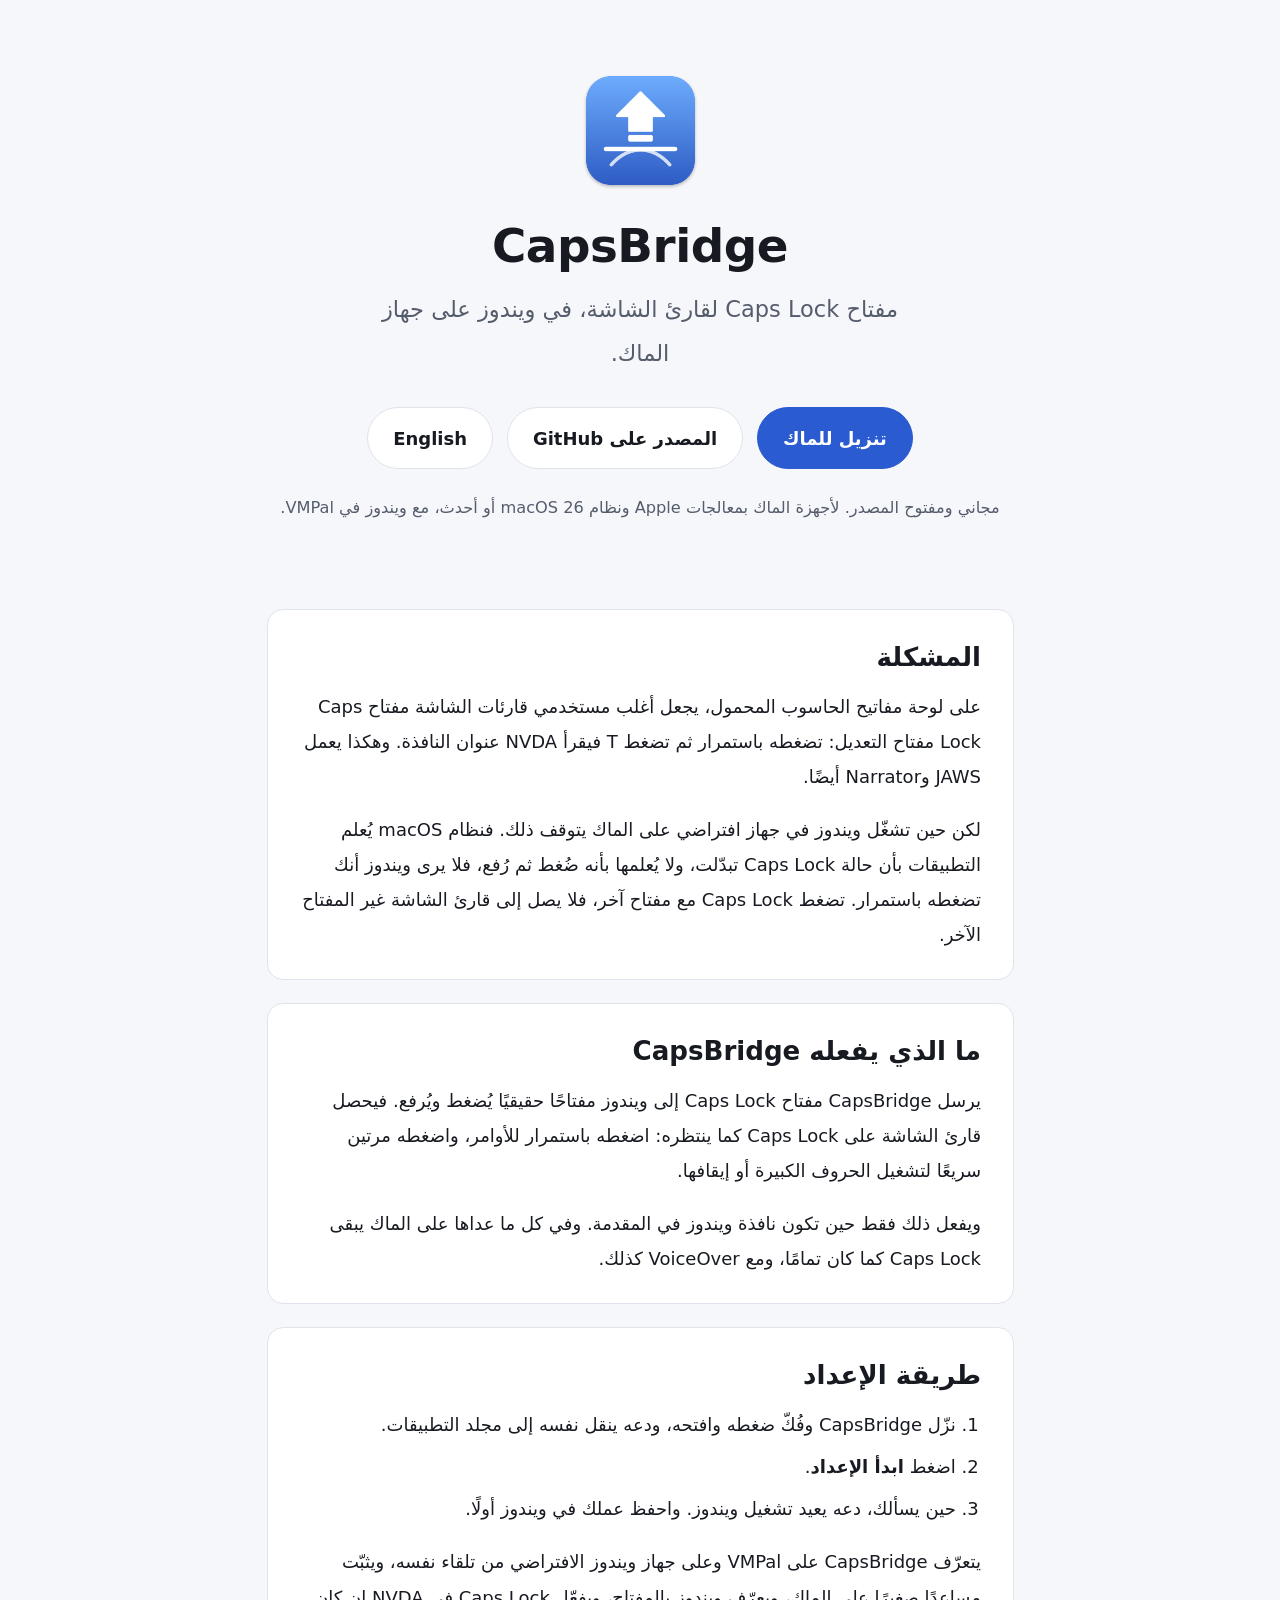
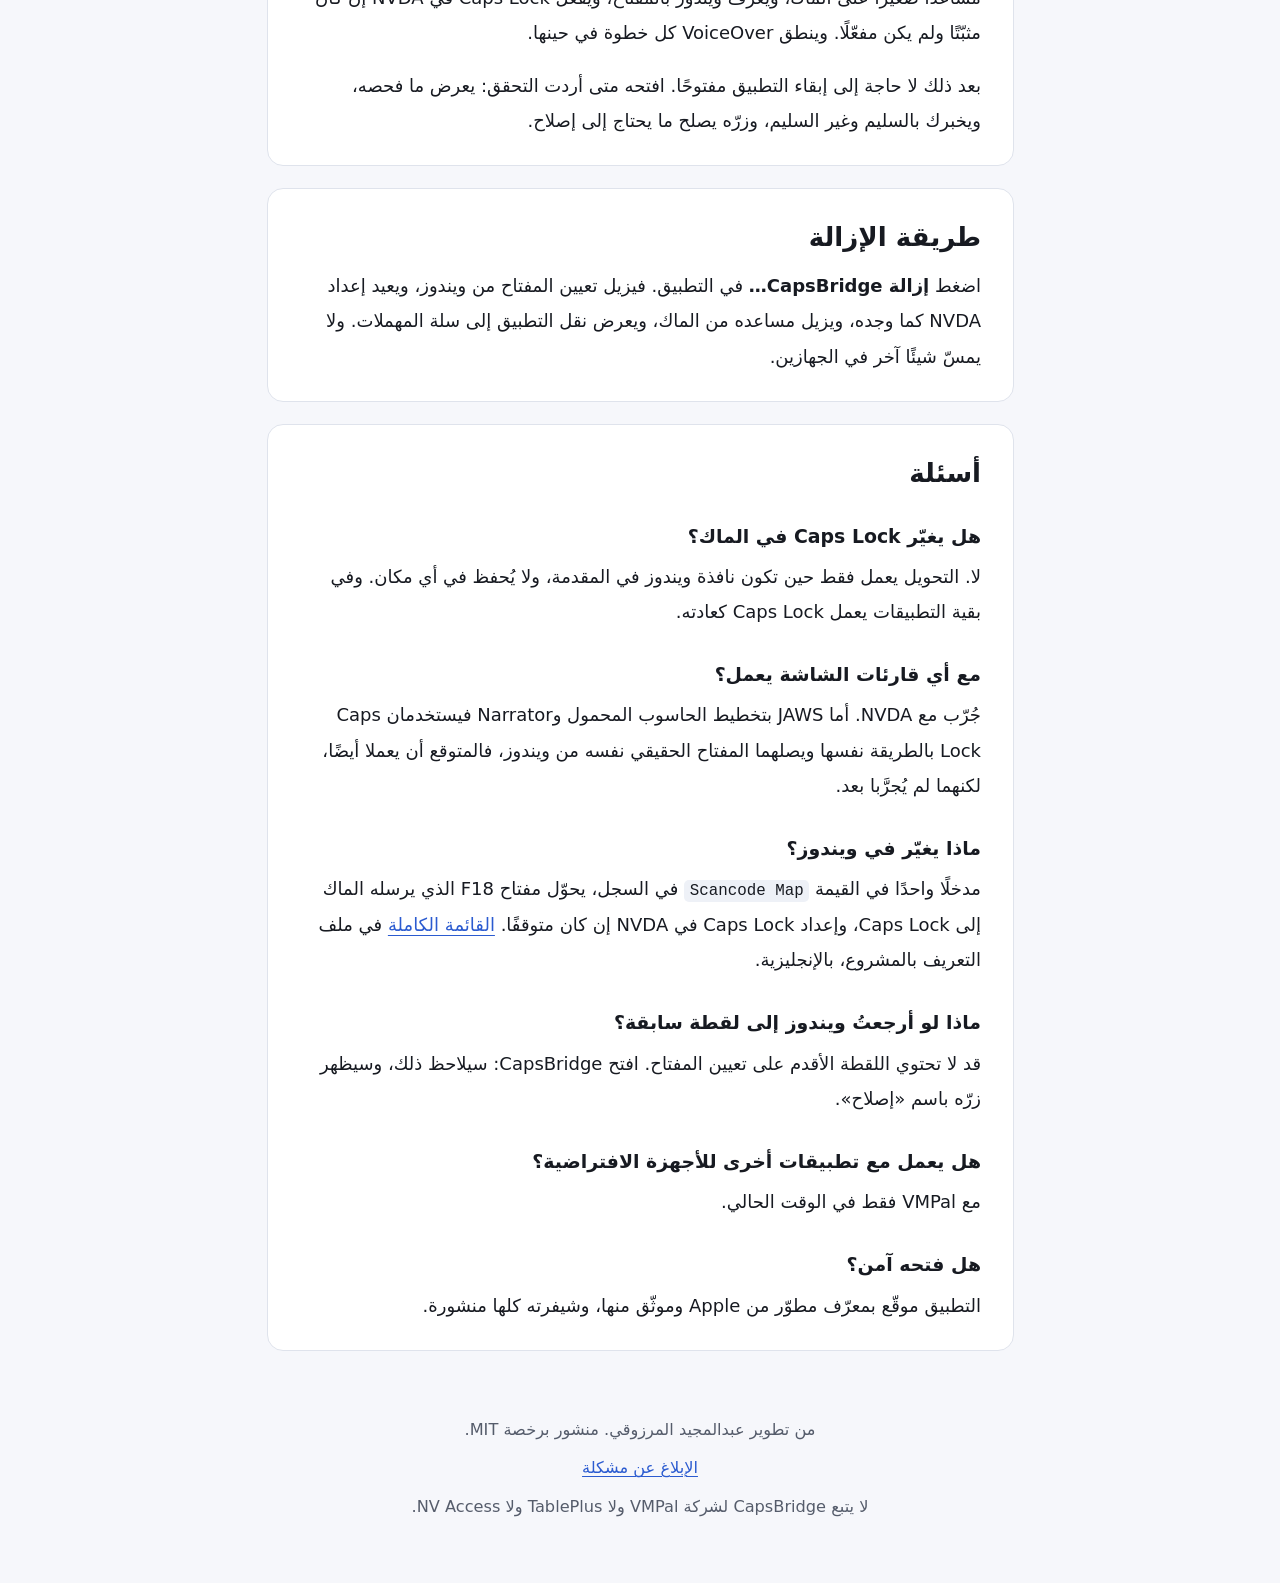
==== docs/ar/index.html @ c87d4561 "Add the website" ====
<!doctype html>
<html lang="ar" dir="rtl">
<head>
<meta charset="utf-8">
<meta name="viewport" content="width=device-width, initial-scale=1">
<title>CapsBridge: مفتاح Caps Lock لقارئ الشاشة في ويندوز على الماك</title>
<meta name="description" content="يتيح CapsBridge استخدام Caps Lock بالضغط المستمر مفتاحًا لقارئ الشاشة في جهاز ويندوز افتراضي على الماك. زر واحد للإعداد وزر واحد للإزالة. مجاني ومفتوح المصدر.">
<meta property="og:title" content="CapsBridge">
<meta property="og:description" content="مفتاح Caps Lock لقارئ الشاشة في ويندوز على الماك.">
<meta property="og:image" content="https://abdulmajeedalmarzoqi.github.io/CapsBridge/icon.png">
<meta property="og:type" content="website">
<link rel="canonical" href="https://abdulmajeedalmarzoqi.github.io/CapsBridge/ar/">
<link rel="alternate" hreflang="en" href="https://abdulmajeedalmarzoqi.github.io/CapsBridge/">
<link rel="alternate" hreflang="ar" href="https://abdulmajeedalmarzoqi.github.io/CapsBridge/ar/">
<link rel="icon" href="../icon.png">
<link rel="stylesheet" href="../style.css">
</head>
<body>
<a class="skip" href="#main">انتقل إلى المحتوى</a>

<header class="hero wrap">
  <img src="../icon.png" alt="" width="120" height="120">
  <h1 lang="en" dir="ltr">CapsBridge</h1>
  <p class="tagline">مفتاح Caps Lock لقارئ الشاشة، في ويندوز على جهاز الماك.</p>
  <div class="actions">
    <a class="button primary" href="https://github.com/AbdulmajeedAlmarzoqi/CapsBridge/releases/latest">تنزيل للماك</a>
    <a class="button" href="https://github.com/AbdulmajeedAlmarzoqi/CapsBridge">المصدر على GitHub</a>
    <a class="button" href="../" lang="en" hreflang="en">English</a>
  </div>
  <p class="needs">مجاني ومفتوح المصدر. لأجهزة الماك بمعالجات Apple ونظام macOS 26 أو أحدث، مع ويندوز في VMPal.</p>
</header>

<main id="main" class="wrap">
  <section aria-labelledby="problem">
    <h2 id="problem">المشكلة</h2>
    <p>على لوحة مفاتيح الحاسوب المحمول، يجعل أغلب مستخدمي قارئات الشاشة مفتاح Caps Lock مفتاح التعديل: تضغطه باستمرار ثم تضغط T فيقرأ NVDA عنوان النافذة. وهكذا يعمل JAWS وNarrator أيضًا.</p>
    <p>لكن حين تشغّل ويندوز في جهاز افتراضي على الماك يتوقف ذلك. فنظام macOS يُعلم التطبيقات بأن حالة Caps Lock تبدّلت، ولا يُعلمها بأنه ضُغط ثم رُفع، فلا يرى ويندوز أنك تضغطه باستمرار. تضغط Caps Lock مع مفتاح آخر، فلا يصل إلى قارئ الشاشة غير المفتاح الآخر.</p>
  </section>

  <section aria-labelledby="fix">
    <h2 id="fix">ما الذي يفعله CapsBridge</h2>
    <p>يرسل CapsBridge مفتاح Caps Lock إلى ويندوز مفتاحًا حقيقيًا يُضغط ويُرفع. فيحصل قارئ الشاشة على Caps Lock كما ينتظره: اضغطه باستمرار للأوامر، واضغطه مرتين سريعًا لتشغيل الحروف الكبيرة أو إيقافها.</p>
    <p>ويفعل ذلك فقط حين تكون نافذة ويندوز في المقدمة. وفي كل ما عداها على الماك يبقى Caps Lock كما كان تمامًا، ومع VoiceOver كذلك.</p>
  </section>

  <section aria-labelledby="setup">
    <h2 id="setup">طريقة الإعداد</h2>
    <ol>
      <li>نزّل CapsBridge وفُكّ ضغطه وافتحه، ودعه ينقل نفسه إلى مجلد التطبيقات.</li>
      <li>اضغط <strong>ابدأ الإعداد</strong>.</li>
      <li>حين يسألك، دعه يعيد تشغيل ويندوز. واحفظ عملك في ويندوز أولًا.</li>
    </ol>
    <p>يتعرّف CapsBridge على VMPal وعلى جهاز ويندوز الافتراضي من تلقاء نفسه، ويثبّت مساعدًا صغيرًا على الماك، ويعرّف ويندوز بالمفتاح، ويفعّل Caps Lock في NVDA إن كان مثبّتًا ولم يكن مفعّلًا. وينطق VoiceOver كل خطوة في حينها.</p>
    <p>بعد ذلك لا حاجة إلى إبقاء التطبيق مفتوحًا. افتحه متى أردت التحقق: يعرض ما فحصه، ويخبرك بالسليم وغير السليم، وزرّه يصلح ما يحتاج إلى إصلاح.</p>
  </section>

  <section aria-labelledby="remove">
    <h2 id="remove">طريقة الإزالة</h2>
    <p>اضغط <strong>إزالة CapsBridge…</strong> في التطبيق. فيزيل تعيين المفتاح من ويندوز، ويعيد إعداد NVDA كما وجده، ويزيل مساعده من الماك، ويعرض نقل التطبيق إلى سلة المهملات. ولا يمسّ شيئًا آخر في الجهازين.</p>
  </section>

  <section aria-labelledby="questions">
    <h2 id="questions">أسئلة</h2>

    <h3>هل يغيّر Caps Lock في الماك؟</h3>
    <p>لا. التحويل يعمل فقط حين تكون نافذة ويندوز في المقدمة، ولا يُحفظ في أي مكان. وفي بقية التطبيقات يعمل Caps Lock كعادته.</p>

    <h3>مع أي قارئات الشاشة يعمل؟</h3>
    <p>جُرّب مع NVDA. أما JAWS بتخطيط الحاسوب المحمول وNarrator فيستخدمان Caps Lock بالطريقة نفسها ويصلهما المفتاح الحقيقي نفسه من ويندوز، فالمتوقع أن يعملا أيضًا، لكنهما لم يُجرَّبا بعد.</p>

    <h3>ماذا يغيّر في ويندوز؟</h3>
    <p>مدخلًا واحدًا في القيمة <code>Scancode Map</code> في السجل، يحوّل مفتاح F18 الذي يرسله الماك إلى Caps Lock، وإعداد Caps Lock في NVDA إن كان متوقفًا. <a href="https://github.com/AbdulmajeedAlmarzoqi/CapsBridge#what-it-changes">القائمة الكاملة</a> في ملف التعريف بالمشروع، بالإنجليزية.</p>

    <h3>ماذا لو أرجعتُ ويندوز إلى لقطة سابقة؟</h3>
    <p>قد لا تحتوي اللقطة الأقدم على تعيين المفتاح. افتح CapsBridge: سيلاحظ ذلك، وسيظهر زرّه باسم «إصلاح».</p>

    <h3>هل يعمل مع تطبيقات أخرى للأجهزة الافتراضية؟</h3>
    <p>مع VMPal فقط في الوقت الحالي.</p>

    <h3>هل فتحه آمن؟</h3>
    <p>التطبيق موقّع بمعرّف مطوّر من Apple وموثّق منها، وشيفرته كلها منشورة.</p>
  </section>
</main>

<footer class="wrap">
  <p>من تطوير عبدالمجيد المرزوقي. منشور برخصة MIT.</p>
  <p><a href="https://github.com/AbdulmajeedAlmarzoqi/CapsBridge/issues">الإبلاغ عن مشكلة</a></p>
  <p>لا يتبع CapsBridge لشركة VMPal ولا TablePlus ولا NV Access.</p>
</footer>
</body>
</html>
---- docs/style.css ----
:root {
  color-scheme: light dark;
  --page: #f6f7fb;
  --surface: #ffffff;
  --text: #171a21;
  --muted: #555c6b;
  --line: #dfe3ec;
  --accent: #2b5bd0;
  --accent-strong: #1f47ab;
  --on-accent: #ffffff;
  --code: #eef1f7;
}

@media (prefers-color-scheme: dark) {
  :root {
    --page: #0e1117;
    --surface: #161a22;
    --text: #eef0f5;
    --muted: #a6adbb;
    --line: #2a303c;
    --accent: #8fb2ff;
    --accent-strong: #b3caff;
    --on-accent: #0b1020;
    --code: #1f2530;
  }
}

* {
  box-sizing: border-box;
}

html {
  font-size: 112.5%;
  -webkit-text-size-adjust: 100%;
}

body {
  margin: 0;
  background: var(--page);
  color: var(--text);
  font-family: system-ui, -apple-system, "Segoe UI", Roboto, sans-serif;
  line-height: 1.7;
}

html[lang="ar"] body {
  font-family: "SF Arabic", "Geeza Pro", "Noto Naskh Arabic", "Segoe UI", system-ui, sans-serif;
  line-height: 1.95;
}

a {
  color: var(--accent);
  text-underline-offset: 0.2em;
}

a:hover {
  color: var(--accent-strong);
}

:focus-visible {
  outline: 3px solid var(--accent);
  outline-offset: 3px;
  border-radius: 4px;
}

.skip {
  position: absolute;
  inset-inline-start: 1rem;
  top: -4rem;
  padding: 0.5rem 1rem;
  background: var(--surface);
  border: 1px solid var(--line);
  border-radius: 8px;
}

.skip:focus {
  top: 1rem;
}

.wrap {
  max-width: 44rem;
  margin-inline: auto;
  padding-inline: 1.25rem;
}

/* The top of the page: what it is, and the way to get it. */

.hero {
  padding-block: 3.5rem 2.5rem;
  text-align: center;
}

.hero img {
  width: 7.5rem;
  height: 7.5rem;
}

.hero h1 {
  margin: 0.5rem 0 0;
  font-size: 2.6rem;
  line-height: 1.2;
  letter-spacing: -0.01em;
}

.tagline {
  margin: 0.75rem auto 0;
  max-width: 30rem;
  font-size: 1.25rem;
  color: var(--muted);
}

.actions {
  display: flex;
  flex-wrap: wrap;
  justify-content: center;
  gap: 0.75rem;
  margin-top: 1.75rem;
}

.button {
  display: inline-block;
  padding: 0.7rem 1.4rem;
  border: 1px solid var(--line);
  border-radius: 999px;
  background: var(--surface);
  color: var(--text);
  font-weight: 600;
  text-decoration: none;
}

.button:hover {
  border-color: var(--accent);
  color: var(--text);
}

.button.primary {
  border-color: var(--accent);
  background: var(--accent);
  color: var(--on-accent);
}

.button.primary:hover {
  border-color: var(--accent-strong);
  background: var(--accent-strong);
  color: var(--on-accent);
}

.needs {
  margin-top: 1.25rem;
  font-size: 0.9rem;
  color: var(--muted);
}

/* The sections. */

main {
  padding-bottom: 2rem;
}

section {
  margin-top: 1.25rem;
  padding: 1.75rem 1.75rem 1.5rem;
  border: 1px solid var(--line);
  border-radius: 16px;
  background: var(--surface);
}

h2 {
  margin: 0 0 0.75rem;
  font-size: 1.45rem;
  line-height: 1.3;
}

h3 {
  margin: 1.5rem 0 0.25rem;
  font-size: 1.05rem;
}

p {
  margin: 0 0 1rem;
}

section > :last-child {
  margin-bottom: 0;
}

ol,
ul {
  margin: 0 0 1rem;
  padding-inline-start: 1.4rem;
}

li {
  margin-bottom: 0.4rem;
}

code {
  padding: 0.1em 0.35em;
  border-radius: 5px;
  background: var(--code);
  font-family: ui-monospace, "SF Mono", Menlo, Consolas, monospace;
  font-size: 0.88em;
  direction: ltr;
  unicode-bidi: isolate;
}

footer {
  padding-block: 1.5rem 3rem;
  color: var(--muted);
  font-size: 0.9rem;
  text-align: center;
}

footer p {
  margin-bottom: 0.4rem;
}

@media (max-width: 30rem) {
  .hero h1 {
    font-size: 2.1rem;
  }

  section {
    padding: 1.25rem 1.1rem 1.1rem;
  }
}
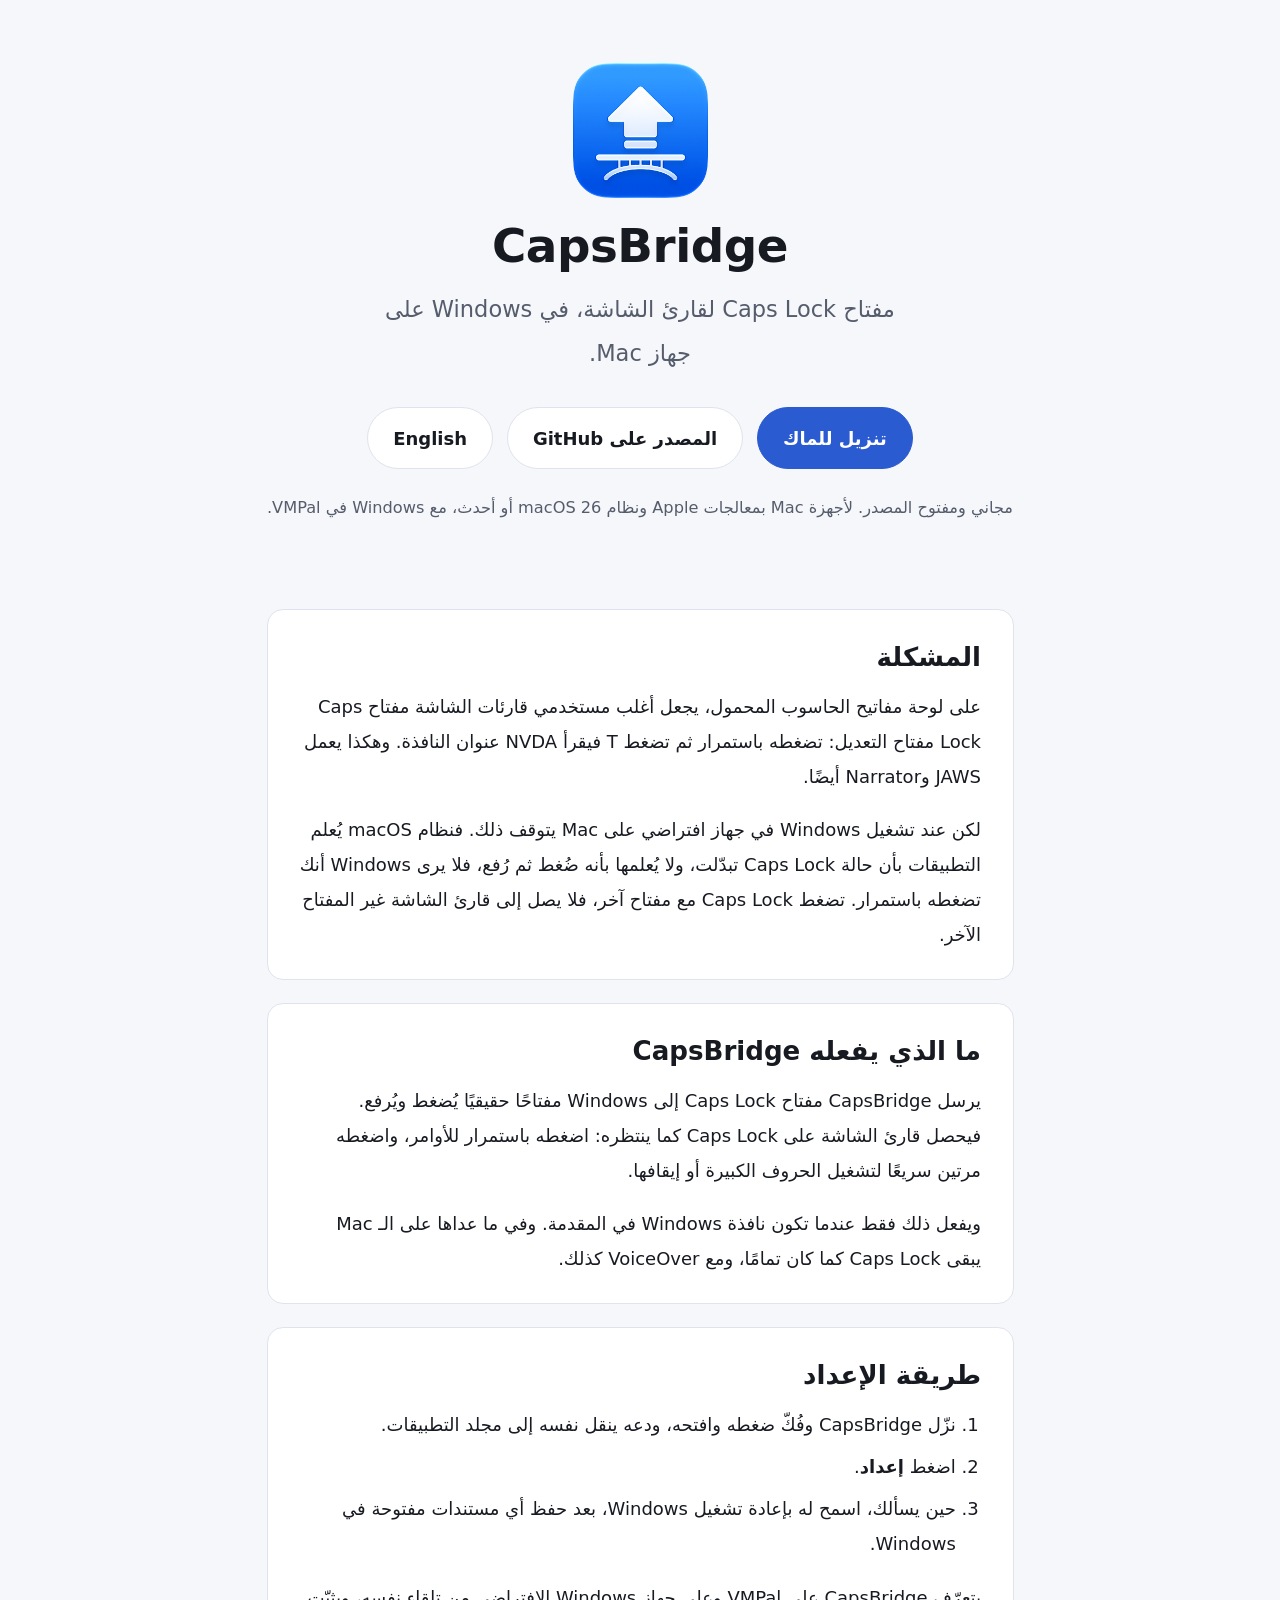
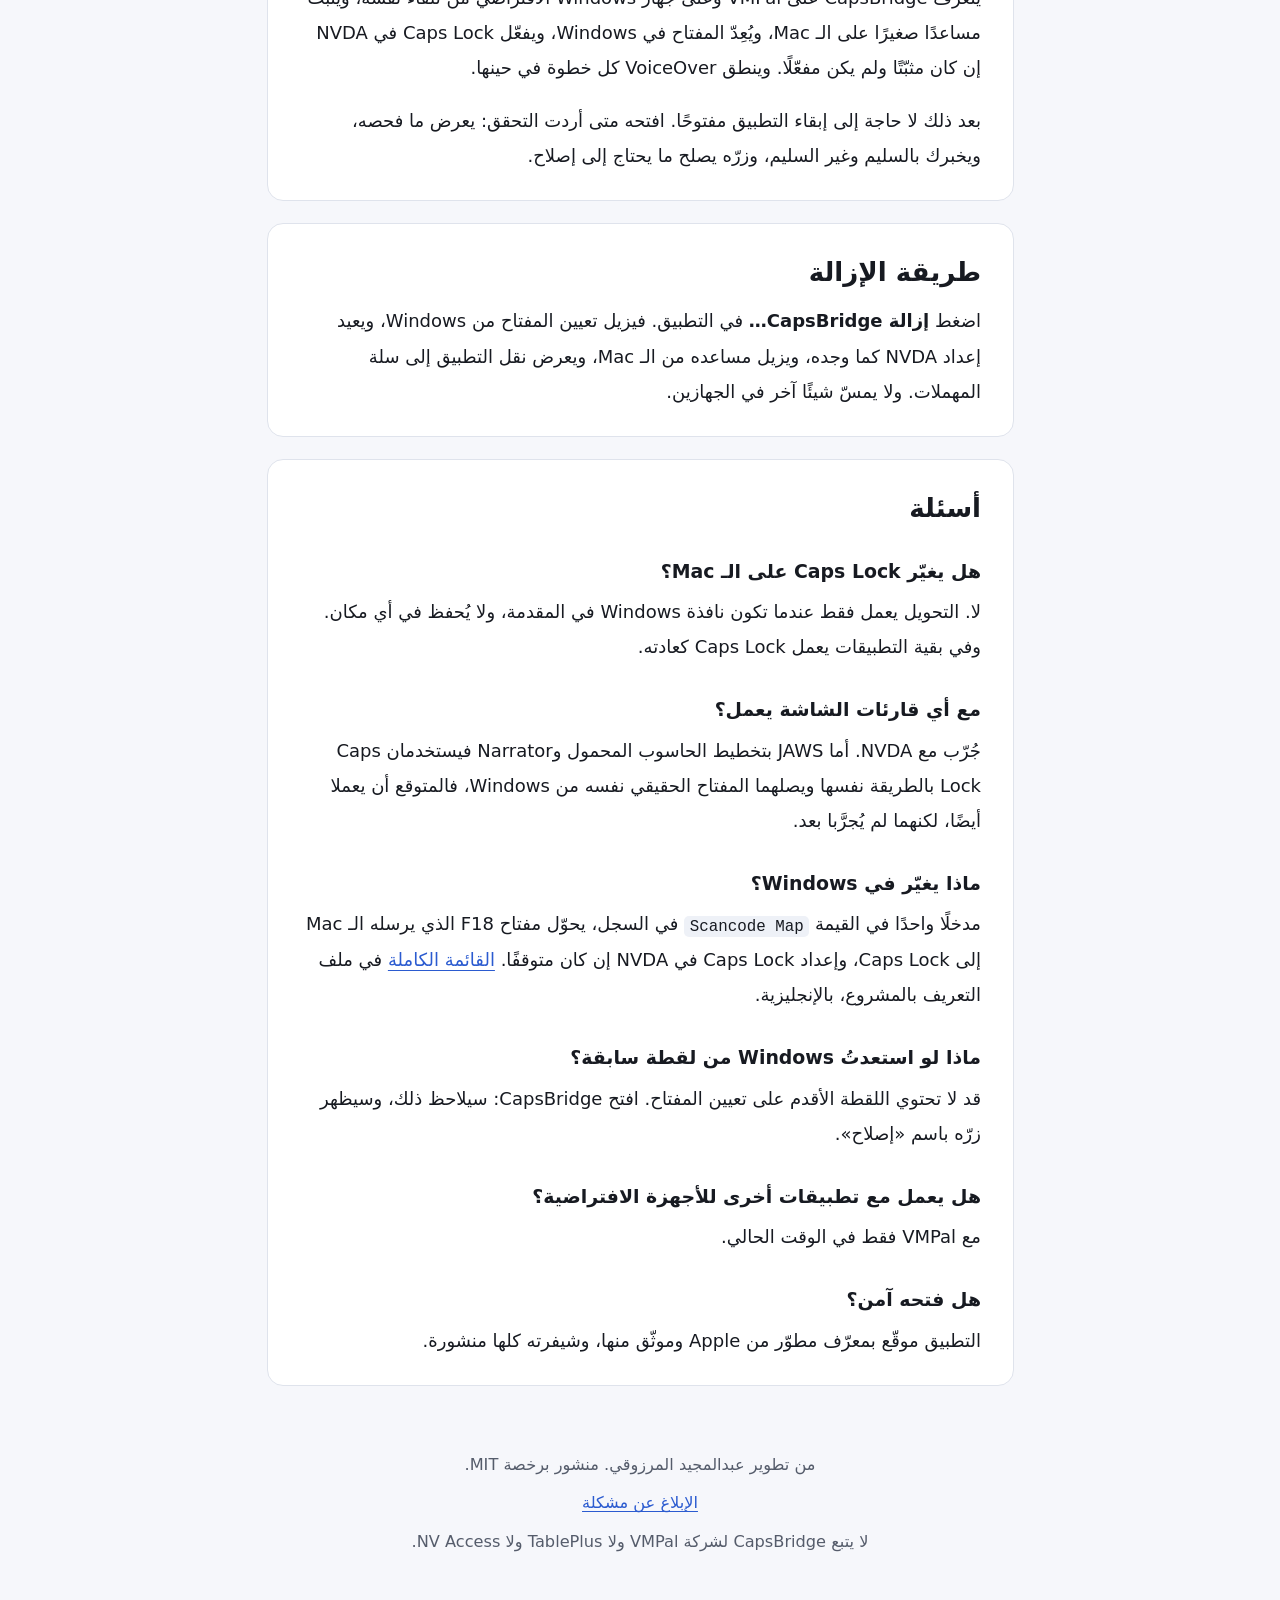
==== commit 15d6e830: "Bug fixes" ====
--- a/docs/ar/index.html
+++ b/docs/ar/index.html
@@ -3,10 +3,10 @@
 <head>
 <meta charset="utf-8">
 <meta name="viewport" content="width=device-width, initial-scale=1">
-<title>CapsBridge: مفتاح Caps Lock لقارئ الشاشة في ويندوز على الماك</title>
-<meta name="description" content="يتيح CapsBridge استخدام Caps Lock بالضغط المستمر مفتاحًا لقارئ الشاشة في جهاز ويندوز افتراضي على الماك. زر واحد للإعداد وزر واحد للإزالة. مجاني ومفتوح المصدر.">
+<title>CapsBridge: مفتاح Caps Lock لقارئ الشاشة في Windows على جهاز Mac</title>
+<meta name="description" content="يتيح CapsBridge استخدام Caps Lock بالضغط المستمر مفتاحًا لقارئ الشاشة في جهاز Windows افتراضي على Mac. زر واحد للإعداد وزر واحد للإزالة. مجاني ومفتوح المصدر.">
 <meta property="og:title" content="CapsBridge">
-<meta property="og:description" content="مفتاح Caps Lock لقارئ الشاشة في ويندوز على الماك.">
+<meta property="og:description" content="مفتاح Caps Lock لقارئ الشاشة في Windows على جهاز Mac.">
 <meta property="og:image" content="https://abdulmajeedalmarzoqi.github.io/CapsBridge/icon.png">
 <meta property="og:type" content="website">
 <link rel="canonical" href="https://abdulmajeedalmarzoqi.github.io/CapsBridge/ar/">
@@ -21,57 +21,57 @@
 <header class="hero wrap">
   <img src="../icon.png" alt="" width="120" height="120">
   <h1 lang="en" dir="ltr">CapsBridge</h1>
-  <p class="tagline">مفتاح Caps Lock لقارئ الشاشة، في ويندوز على جهاز الماك.</p>
+  <p class="tagline">مفتاح Caps Lock لقارئ الشاشة، في Windows على جهاز Mac.</p>
   <div class="actions">
     <a class="button primary" href="https://github.com/AbdulmajeedAlmarzoqi/CapsBridge/releases/latest">تنزيل للماك</a>
     <a class="button" href="https://github.com/AbdulmajeedAlmarzoqi/CapsBridge">المصدر على GitHub</a>
     <a class="button" href="../" lang="en" hreflang="en">English</a>
   </div>
-  <p class="needs">مجاني ومفتوح المصدر. لأجهزة الماك بمعالجات Apple ونظام macOS 26 أو أحدث، مع ويندوز في VMPal.</p>
+  <p class="needs">مجاني ومفتوح المصدر. لأجهزة Mac بمعالجات Apple ونظام macOS 26 أو أحدث، مع Windows في VMPal.</p>
 </header>
 
 <main id="main" class="wrap">
   <section aria-labelledby="problem">
     <h2 id="problem">المشكلة</h2>
     <p>على لوحة مفاتيح الحاسوب المحمول، يجعل أغلب مستخدمي قارئات الشاشة مفتاح Caps Lock مفتاح التعديل: تضغطه باستمرار ثم تضغط T فيقرأ NVDA عنوان النافذة. وهكذا يعمل JAWS وNarrator أيضًا.</p>
-    <p>لكن حين تشغّل ويندوز في جهاز افتراضي على الماك يتوقف ذلك. فنظام macOS يُعلم التطبيقات بأن حالة Caps Lock تبدّلت، ولا يُعلمها بأنه ضُغط ثم رُفع، فلا يرى ويندوز أنك تضغطه باستمرار. تضغط Caps Lock مع مفتاح آخر، فلا يصل إلى قارئ الشاشة غير المفتاح الآخر.</p>
+    <p>لكن عند تشغيل Windows في جهاز افتراضي على Mac يتوقف ذلك. فنظام macOS يُعلم التطبيقات بأن حالة Caps Lock تبدّلت، ولا يُعلمها بأنه ضُغط ثم رُفع، فلا يرى Windows أنك تضغطه باستمرار. تضغط Caps Lock مع مفتاح آخر، فلا يصل إلى قارئ الشاشة غير المفتاح الآخر.</p>
   </section>
 
   <section aria-labelledby="fix">
     <h2 id="fix">ما الذي يفعله CapsBridge</h2>
-    <p>يرسل CapsBridge مفتاح Caps Lock إلى ويندوز مفتاحًا حقيقيًا يُضغط ويُرفع. فيحصل قارئ الشاشة على Caps Lock كما ينتظره: اضغطه باستمرار للأوامر، واضغطه مرتين سريعًا لتشغيل الحروف الكبيرة أو إيقافها.</p>
-    <p>ويفعل ذلك فقط حين تكون نافذة ويندوز في المقدمة. وفي كل ما عداها على الماك يبقى Caps Lock كما كان تمامًا، ومع VoiceOver كذلك.</p>
+    <p>يرسل CapsBridge مفتاح Caps Lock إلى Windows مفتاحًا حقيقيًا يُضغط ويُرفع. فيحصل قارئ الشاشة على Caps Lock كما ينتظره: اضغطه باستمرار للأوامر، واضغطه مرتين سريعًا لتشغيل الحروف الكبيرة أو إيقافها.</p>
+    <p>ويفعل ذلك فقط عندما تكون نافذة Windows في المقدمة. وفي ما عداها على الـ Mac يبقى Caps Lock كما كان تمامًا، ومع VoiceOver كذلك.</p>
   </section>
 
   <section aria-labelledby="setup">
     <h2 id="setup">طريقة الإعداد</h2>
     <ol>
       <li>نزّل CapsBridge وفُكّ ضغطه وافتحه، ودعه ينقل نفسه إلى مجلد التطبيقات.</li>
-      <li>اضغط <strong>ابدأ الإعداد</strong>.</li>
-      <li>حين يسألك، دعه يعيد تشغيل ويندوز. واحفظ عملك في ويندوز أولًا.</li>
+      <li>اضغط <strong>إعداد</strong>.</li>
+      <li>حين يسألك، اسمح له بإعادة تشغيل Windows، بعد حفظ أي مستندات مفتوحة في Windows.</li>
     </ol>
-    <p>يتعرّف CapsBridge على VMPal وعلى جهاز ويندوز الافتراضي من تلقاء نفسه، ويثبّت مساعدًا صغيرًا على الماك، ويعرّف ويندوز بالمفتاح، ويفعّل Caps Lock في NVDA إن كان مثبّتًا ولم يكن مفعّلًا. وينطق VoiceOver كل خطوة في حينها.</p>
+    <p>يتعرّف CapsBridge على VMPal وعلى جهاز Windows الافتراضي من تلقاء نفسه، ويثبّت مساعدًا صغيرًا على الـ Mac، ويُعِدّ المفتاح في Windows، ويفعّل Caps Lock في NVDA إن كان مثبّتًا ولم يكن مفعّلًا. وينطق VoiceOver كل خطوة في حينها.</p>
     <p>بعد ذلك لا حاجة إلى إبقاء التطبيق مفتوحًا. افتحه متى أردت التحقق: يعرض ما فحصه، ويخبرك بالسليم وغير السليم، وزرّه يصلح ما يحتاج إلى إصلاح.</p>
   </section>
 
   <section aria-labelledby="remove">
     <h2 id="remove">طريقة الإزالة</h2>
-    <p>اضغط <strong>إزالة CapsBridge…</strong> في التطبيق. فيزيل تعيين المفتاح من ويندوز، ويعيد إعداد NVDA كما وجده، ويزيل مساعده من الماك، ويعرض نقل التطبيق إلى سلة المهملات. ولا يمسّ شيئًا آخر في الجهازين.</p>
+    <p>اضغط <strong>إزالة CapsBridge…</strong> في التطبيق. فيزيل تعيين المفتاح من Windows، ويعيد إعداد NVDA كما وجده، ويزيل مساعده من الـ Mac، ويعرض نقل التطبيق إلى سلة المهملات. ولا يمسّ شيئًا آخر في الجهازين.</p>
   </section>
 
   <section aria-labelledby="questions">
     <h2 id="questions">أسئلة</h2>
 
-    <h3>هل يغيّر Caps Lock في الماك؟</h3>
-    <p>لا. التحويل يعمل فقط حين تكون نافذة ويندوز في المقدمة، ولا يُحفظ في أي مكان. وفي بقية التطبيقات يعمل Caps Lock كعادته.</p>
+    <h3>هل يغيّر Caps Lock على الـ Mac؟</h3>
+    <p>لا. التحويل يعمل فقط عندما تكون نافذة Windows في المقدمة، ولا يُحفظ في أي مكان. وفي بقية التطبيقات يعمل Caps Lock كعادته.</p>
 
     <h3>مع أي قارئات الشاشة يعمل؟</h3>
-    <p>جُرّب مع NVDA. أما JAWS بتخطيط الحاسوب المحمول وNarrator فيستخدمان Caps Lock بالطريقة نفسها ويصلهما المفتاح الحقيقي نفسه من ويندوز، فالمتوقع أن يعملا أيضًا، لكنهما لم يُجرَّبا بعد.</p>
+    <p>جُرّب مع NVDA. أما JAWS بتخطيط الحاسوب المحمول وNarrator فيستخدمان Caps Lock بالطريقة نفسها ويصلهما المفتاح الحقيقي نفسه من Windows، فالمتوقع أن يعملا أيضًا، لكنهما لم يُجرَّبا بعد.</p>
 
-    <h3>ماذا يغيّر في ويندوز؟</h3>
-    <p>مدخلًا واحدًا في القيمة <code>Scancode Map</code> في السجل، يحوّل مفتاح F18 الذي يرسله الماك إلى Caps Lock، وإعداد Caps Lock في NVDA إن كان متوقفًا. <a href="https://github.com/AbdulmajeedAlmarzoqi/CapsBridge#what-it-changes">القائمة الكاملة</a> في ملف التعريف بالمشروع، بالإنجليزية.</p>
+    <h3>ماذا يغيّر في Windows؟</h3>
+    <p>مدخلًا واحدًا في القيمة <code>Scancode Map</code> في السجل، يحوّل مفتاح F18 الذي يرسله الـ Mac إلى Caps Lock، وإعداد Caps Lock في NVDA إن كان متوقفًا. <a href="https://github.com/AbdulmajeedAlmarzoqi/CapsBridge#what-it-changes">القائمة الكاملة</a> في ملف التعريف بالمشروع، بالإنجليزية.</p>
 
-    <h3>ماذا لو أرجعتُ ويندوز إلى لقطة سابقة؟</h3>
+    <h3>ماذا لو استعدتُ Windows من لقطة سابقة؟</h3>
     <p>قد لا تحتوي اللقطة الأقدم على تعيين المفتاح. افتح CapsBridge: سيلاحظ ذلك، وسيظهر زرّه باسم «إصلاح».</p>
 
     <h3>هل يعمل مع تطبيقات أخرى للأجهزة الافتراضية؟</h3>
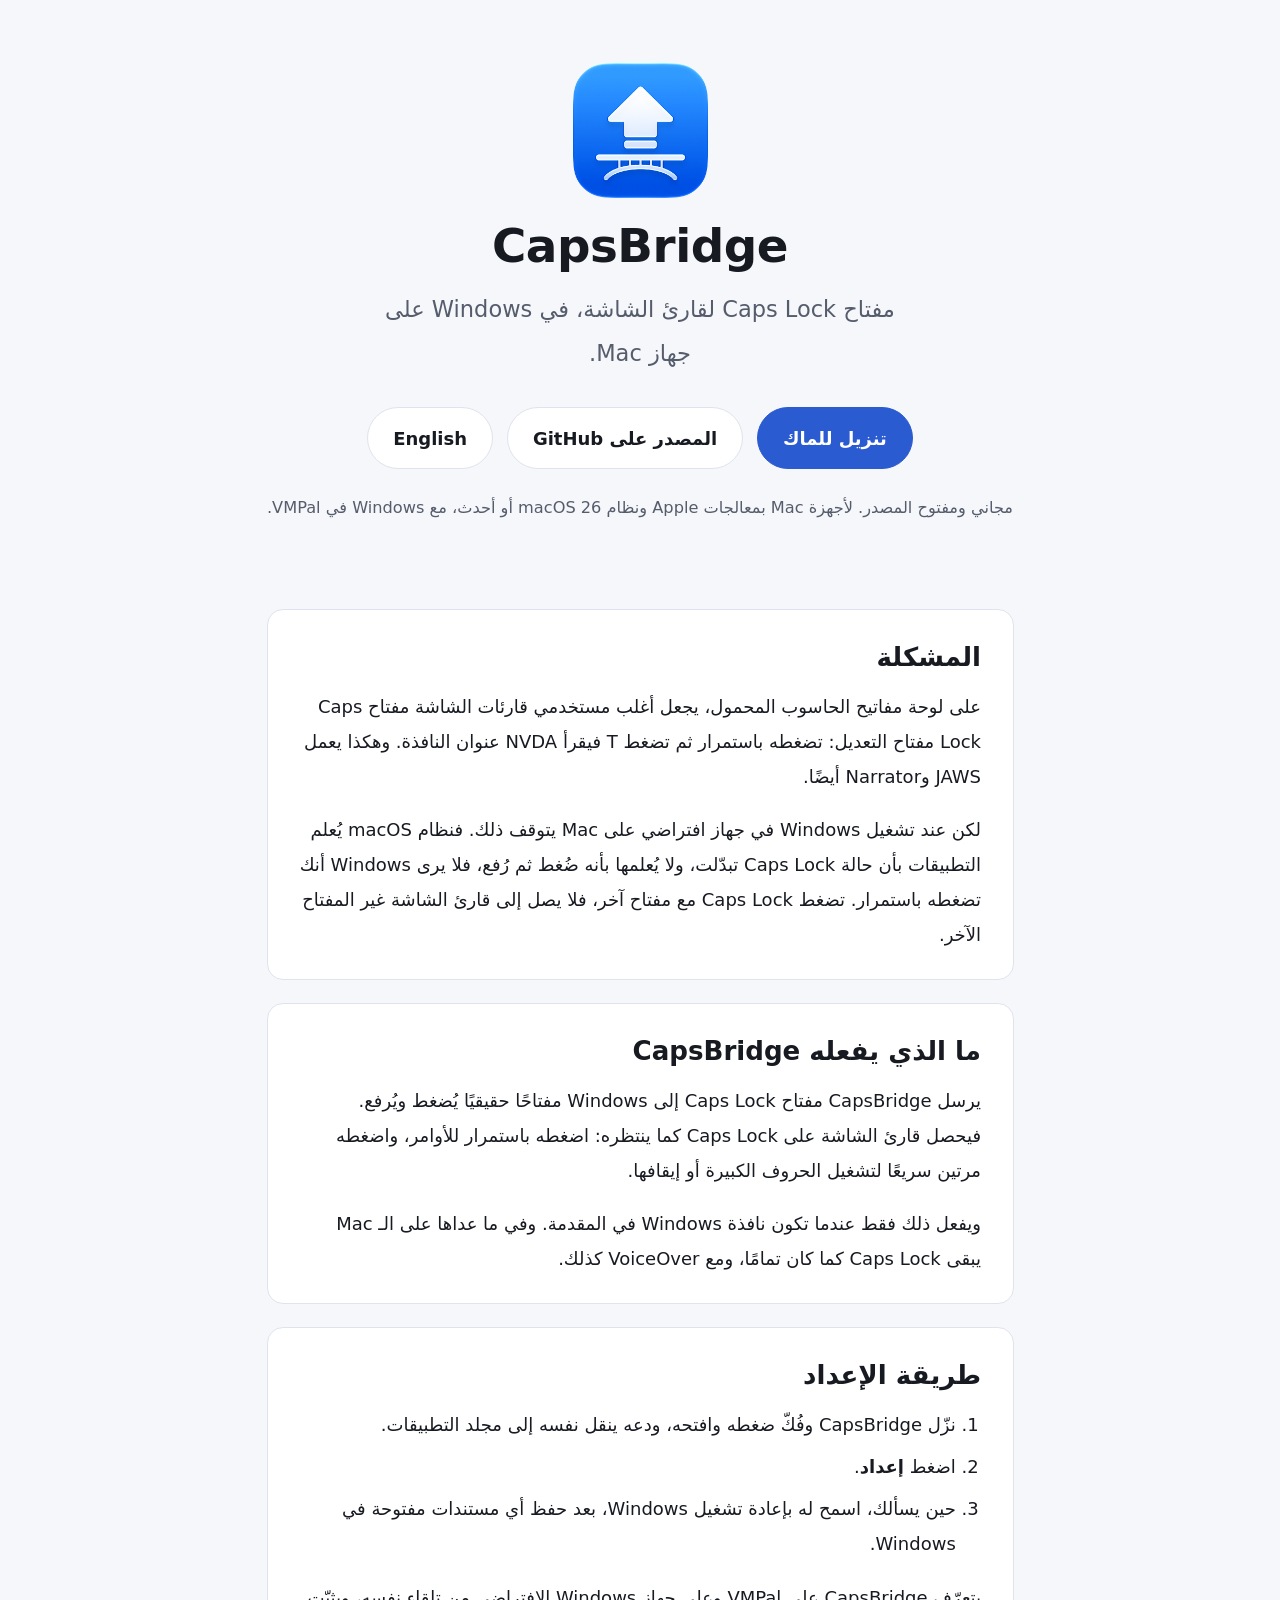
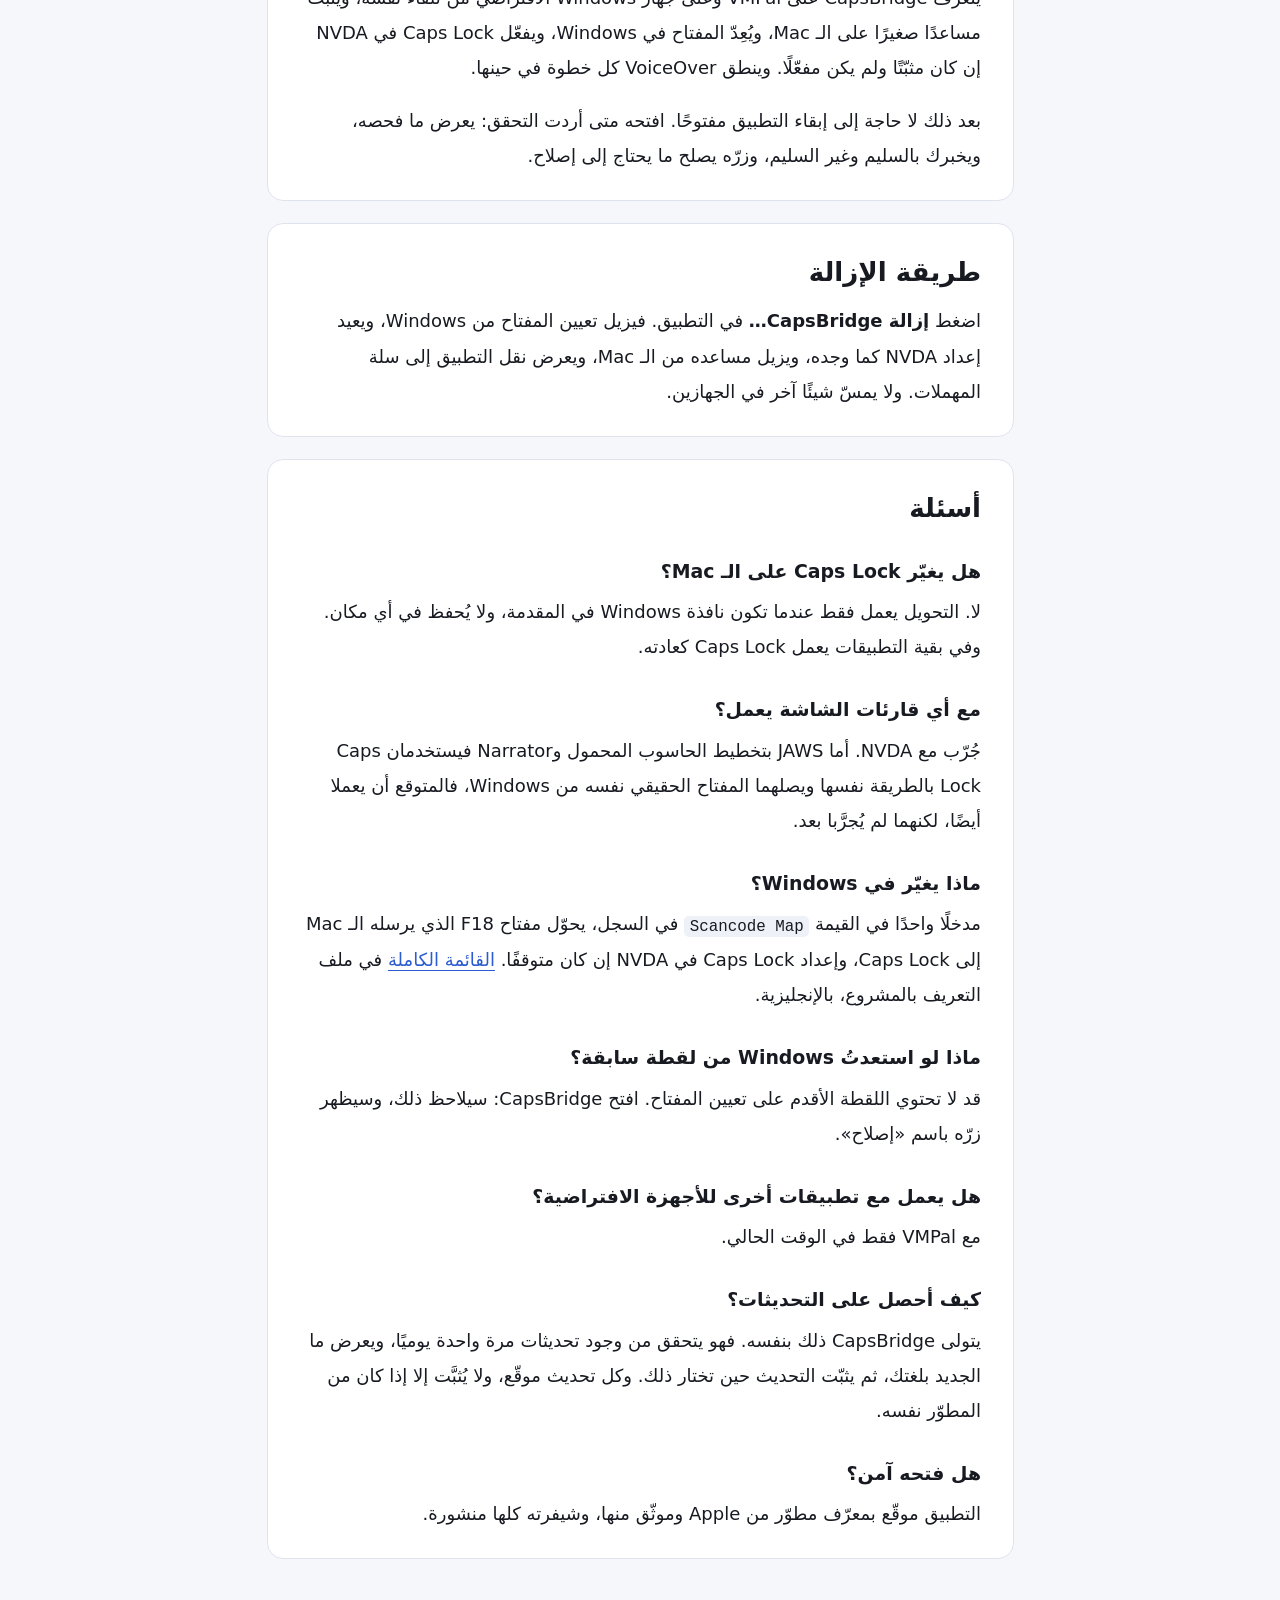
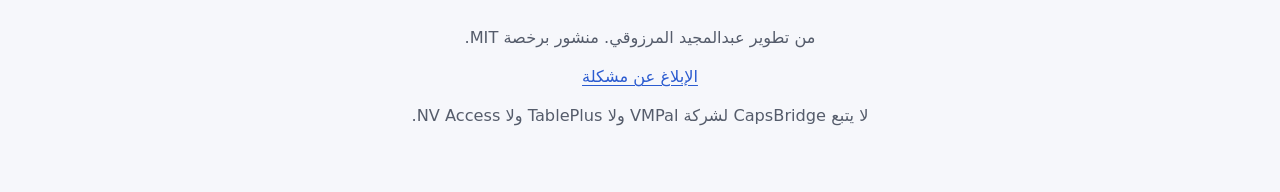
==== commit 380aff7a: "Add automatic updates" ====
--- a/docs/ar/index.html
+++ b/docs/ar/index.html
@@ -77,6 +77,9 @@
     <h3>هل يعمل مع تطبيقات أخرى للأجهزة الافتراضية؟</h3>
     <p>مع VMPal فقط في الوقت الحالي.</p>
 
+    <h3>كيف أحصل على التحديثات؟</h3>
+    <p>يتولى CapsBridge ذلك بنفسه. فهو يتحقق من وجود تحديثات مرة واحدة يوميًا، ويعرض ما الجديد بلغتك، ثم يثبّت التحديث حين تختار ذلك. وكل تحديث موقّع، ولا يُثبَّت إلا إذا كان من المطوّر نفسه.</p>
+
     <h3>هل فتحه آمن؟</h3>
     <p>التطبيق موقّع بمعرّف مطوّر من Apple وموثّق منها، وشيفرته كلها منشورة.</p>
   </section>
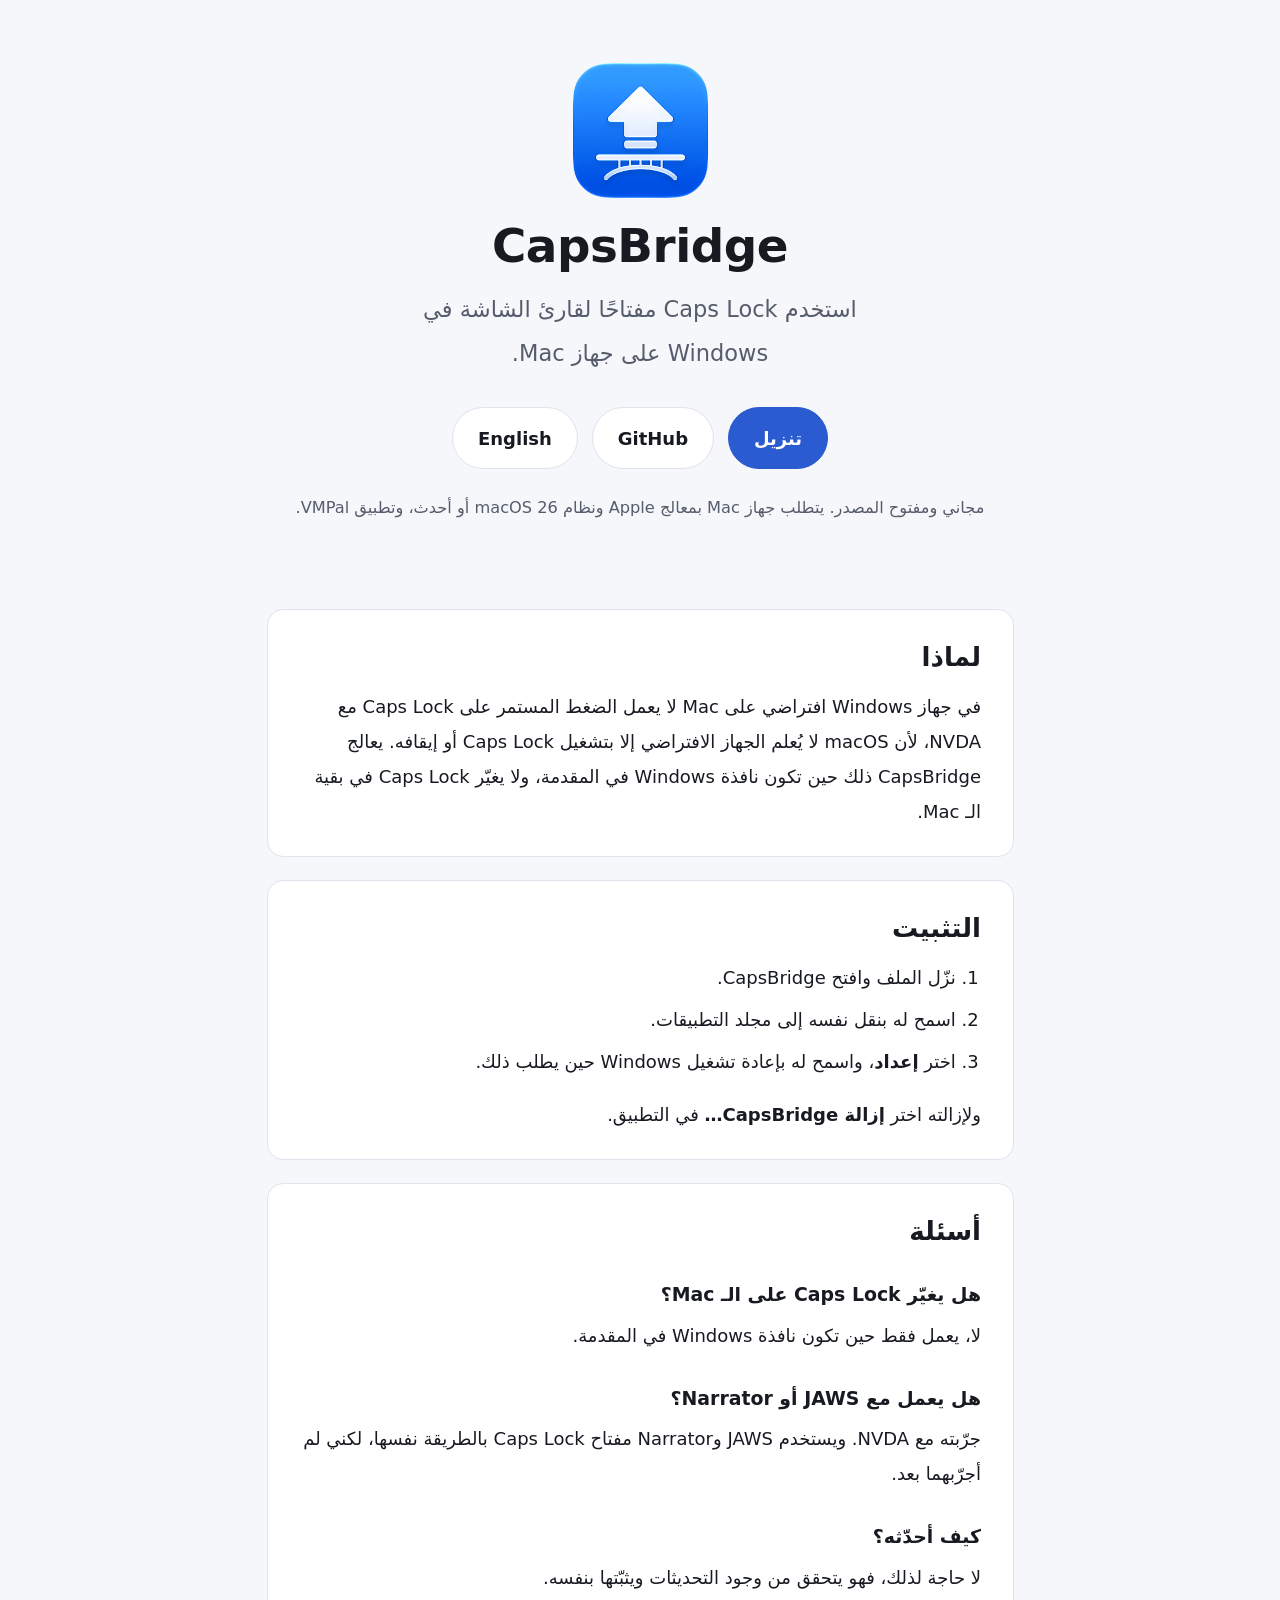
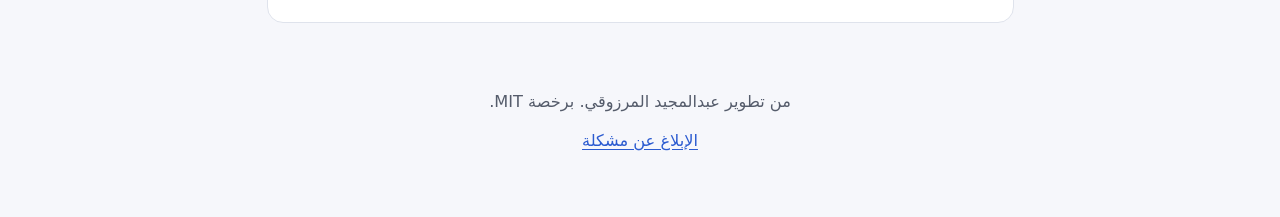
==== commit c56b4bd1: "Shorten the readme and website" ====
--- a/docs/ar/index.html
+++ b/docs/ar/index.html
@@ -3,10 +3,10 @@
 <head>
 <meta charset="utf-8">
 <meta name="viewport" content="width=device-width, initial-scale=1">
-<title>CapsBridge: مفتاح Caps Lock لقارئ الشاشة في Windows على جهاز Mac</title>
-<meta name="description" content="يتيح CapsBridge استخدام Caps Lock بالضغط المستمر مفتاحًا لقارئ الشاشة في جهاز Windows افتراضي على Mac. زر واحد للإعداد وزر واحد للإزالة. مجاني ومفتوح المصدر.">
+<title>CapsBridge</title>
+<meta name="description" content="استخدم Caps Lock مفتاحًا لقارئ الشاشة في Windows على جهاز Mac.">
 <meta property="og:title" content="CapsBridge">
-<meta property="og:description" content="مفتاح Caps Lock لقارئ الشاشة في Windows على جهاز Mac.">
+<meta property="og:description" content="استخدم Caps Lock مفتاحًا لقارئ الشاشة في Windows على جهاز Mac.">
 <meta property="og:image" content="https://abdulmajeedalmarzoqi.github.io/CapsBridge/icon.png">
 <meta property="og:type" content="website">
 <link rel="canonical" href="https://abdulmajeedalmarzoqi.github.io/CapsBridge/ar/">
@@ -21,74 +21,48 @@
 <header class="hero wrap">
   <img src="../icon.png" alt="" width="120" height="120">
   <h1 lang="en" dir="ltr">CapsBridge</h1>
-  <p class="tagline">مفتاح Caps Lock لقارئ الشاشة، في Windows على جهاز Mac.</p>
+  <p class="tagline">استخدم Caps Lock مفتاحًا لقارئ الشاشة في Windows على جهاز Mac.</p>
   <div class="actions">
-    <a class="button primary" href="https://github.com/AbdulmajeedAlmarzoqi/CapsBridge/releases/latest">تنزيل للماك</a>
-    <a class="button" href="https://github.com/AbdulmajeedAlmarzoqi/CapsBridge">المصدر على GitHub</a>
+    <a class="button primary" href="https://github.com/AbdulmajeedAlmarzoqi/CapsBridge/releases/latest">تنزيل</a>
+    <a class="button" href="https://github.com/AbdulmajeedAlmarzoqi/CapsBridge">GitHub</a>
     <a class="button" href="../" lang="en" hreflang="en">English</a>
   </div>
-  <p class="needs">مجاني ومفتوح المصدر. لأجهزة Mac بمعالجات Apple ونظام macOS 26 أو أحدث، مع Windows في VMPal.</p>
+  <p class="needs">مجاني ومفتوح المصدر. يتطلب جهاز Mac بمعالج Apple ونظام macOS 26 أو أحدث، وتطبيق VMPal.</p>
 </header>
 
 <main id="main" class="wrap">
   <section aria-labelledby="problem">
-    <h2 id="problem">المشكلة</h2>
-    <p>على لوحة مفاتيح الحاسوب المحمول، يجعل أغلب مستخدمي قارئات الشاشة مفتاح Caps Lock مفتاح التعديل: تضغطه باستمرار ثم تضغط T فيقرأ NVDA عنوان النافذة. وهكذا يعمل JAWS وNarrator أيضًا.</p>
-    <p>لكن عند تشغيل Windows في جهاز افتراضي على Mac يتوقف ذلك. فنظام macOS يُعلم التطبيقات بأن حالة Caps Lock تبدّلت، ولا يُعلمها بأنه ضُغط ثم رُفع، فلا يرى Windows أنك تضغطه باستمرار. تضغط Caps Lock مع مفتاح آخر، فلا يصل إلى قارئ الشاشة غير المفتاح الآخر.</p>
-  </section>
-
-  <section aria-labelledby="fix">
-    <h2 id="fix">ما الذي يفعله CapsBridge</h2>
-    <p>يرسل CapsBridge مفتاح Caps Lock إلى Windows مفتاحًا حقيقيًا يُضغط ويُرفع. فيحصل قارئ الشاشة على Caps Lock كما ينتظره: اضغطه باستمرار للأوامر، واضغطه مرتين سريعًا لتشغيل الحروف الكبيرة أو إيقافها.</p>
-    <p>ويفعل ذلك فقط عندما تكون نافذة Windows في المقدمة. وفي ما عداها على الـ Mac يبقى Caps Lock كما كان تمامًا، ومع VoiceOver كذلك.</p>
+    <h2 id="problem">لماذا</h2>
+    <p>في جهاز Windows افتراضي على Mac لا يعمل الضغط المستمر على Caps Lock مع NVDA، لأن macOS لا يُعلم الجهاز الافتراضي إلا بتشغيل Caps Lock أو إيقافه. يعالج CapsBridge ذلك حين تكون نافذة Windows في المقدمة، ولا يغيّر Caps Lock في بقية الـ Mac.</p>
   </section>
 
   <section aria-labelledby="setup">
-    <h2 id="setup">طريقة الإعداد</h2>
+    <h2 id="setup">التثبيت</h2>
     <ol>
-      <li>نزّل CapsBridge وفُكّ ضغطه وافتحه، ودعه ينقل نفسه إلى مجلد التطبيقات.</li>
-      <li>اضغط <strong>إعداد</strong>.</li>
-      <li>حين يسألك، اسمح له بإعادة تشغيل Windows، بعد حفظ أي مستندات مفتوحة في Windows.</li>
+      <li>نزّل الملف وافتح CapsBridge.</li>
+      <li>اسمح له بنقل نفسه إلى مجلد التطبيقات.</li>
+      <li>اختر <strong>إعداد</strong>، واسمح له بإعادة تشغيل Windows حين يطلب ذلك.</li>
     </ol>
-    <p>يتعرّف CapsBridge على VMPal وعلى جهاز Windows الافتراضي من تلقاء نفسه، ويثبّت مساعدًا صغيرًا على الـ Mac، ويُعِدّ المفتاح في Windows، ويفعّل Caps Lock في NVDA إن كان مثبّتًا ولم يكن مفعّلًا. وينطق VoiceOver كل خطوة في حينها.</p>
-    <p>بعد ذلك لا حاجة إلى إبقاء التطبيق مفتوحًا. افتحه متى أردت التحقق: يعرض ما فحصه، ويخبرك بالسليم وغير السليم، وزرّه يصلح ما يحتاج إلى إصلاح.</p>
-  </section>
-
-  <section aria-labelledby="remove">
-    <h2 id="remove">طريقة الإزالة</h2>
-    <p>اضغط <strong>إزالة CapsBridge…</strong> في التطبيق. فيزيل تعيين المفتاح من Windows، ويعيد إعداد NVDA كما وجده، ويزيل مساعده من الـ Mac، ويعرض نقل التطبيق إلى سلة المهملات. ولا يمسّ شيئًا آخر في الجهازين.</p>
+    <p>ولإزالته اختر <strong>إزالة CapsBridge…</strong> في التطبيق.</p>
   </section>
 
   <section aria-labelledby="questions">
     <h2 id="questions">أسئلة</h2>
 
     <h3>هل يغيّر Caps Lock على الـ Mac؟</h3>
-    <p>لا. التحويل يعمل فقط عندما تكون نافذة Windows في المقدمة، ولا يُحفظ في أي مكان. وفي بقية التطبيقات يعمل Caps Lock كعادته.</p>
+    <p>لا، يعمل فقط حين تكون نافذة Windows في المقدمة.</p>
 
-    <h3>مع أي قارئات الشاشة يعمل؟</h3>
-    <p>جُرّب مع NVDA. أما JAWS بتخطيط الحاسوب المحمول وNarrator فيستخدمان Caps Lock بالطريقة نفسها ويصلهما المفتاح الحقيقي نفسه من Windows، فالمتوقع أن يعملا أيضًا، لكنهما لم يُجرَّبا بعد.</p>
+    <h3>هل يعمل مع JAWS أو Narrator؟</h3>
+    <p>جرّبته مع NVDA. ويستخدم JAWS وNarrator مفتاح Caps Lock بالطريقة نفسها، لكني لم أجرّبهما بعد.</p>
 
-    <h3>ماذا يغيّر في Windows؟</h3>
-    <p>مدخلًا واحدًا في القيمة <code>Scancode Map</code> في السجل، يحوّل مفتاح F18 الذي يرسله الـ Mac إلى Caps Lock، وإعداد Caps Lock في NVDA إن كان متوقفًا. <a href="https://github.com/AbdulmajeedAlmarzoqi/CapsBridge#what-it-changes">القائمة الكاملة</a> في ملف التعريف بالمشروع، بالإنجليزية.</p>
-
-    <h3>ماذا لو استعدتُ Windows من لقطة سابقة؟</h3>
-    <p>قد لا تحتوي اللقطة الأقدم على تعيين المفتاح. افتح CapsBridge: سيلاحظ ذلك، وسيظهر زرّه باسم «إصلاح».</p>
-
-    <h3>هل يعمل مع تطبيقات أخرى للأجهزة الافتراضية؟</h3>
-    <p>مع VMPal فقط في الوقت الحالي.</p>
-
-    <h3>كيف أحصل على التحديثات؟</h3>
-    <p>يتولى CapsBridge ذلك بنفسه. فهو يتحقق من وجود تحديثات مرة واحدة يوميًا، ويعرض ما الجديد بلغتك، ثم يثبّت التحديث حين تختار ذلك. وكل تحديث موقّع، ولا يُثبَّت إلا إذا كان من المطوّر نفسه.</p>
-
-    <h3>هل فتحه آمن؟</h3>
-    <p>التطبيق موقّع بمعرّف مطوّر من Apple وموثّق منها، وشيفرته كلها منشورة.</p>
+    <h3>كيف أحدّثه؟</h3>
+    <p>لا حاجة لذلك، فهو يتحقق من وجود التحديثات ويثبّتها بنفسه.</p>
   </section>
 </main>
 
 <footer class="wrap">
-  <p>من تطوير عبدالمجيد المرزوقي. منشور برخصة MIT.</p>
+  <p>من تطوير عبدالمجيد المرزوقي. برخصة MIT.</p>
   <p><a href="https://github.com/AbdulmajeedAlmarzoqi/CapsBridge/issues">الإبلاغ عن مشكلة</a></p>
-  <p>لا يتبع CapsBridge لشركة VMPal ولا TablePlus ولا NV Access.</p>
 </footer>
 </body>
 </html>
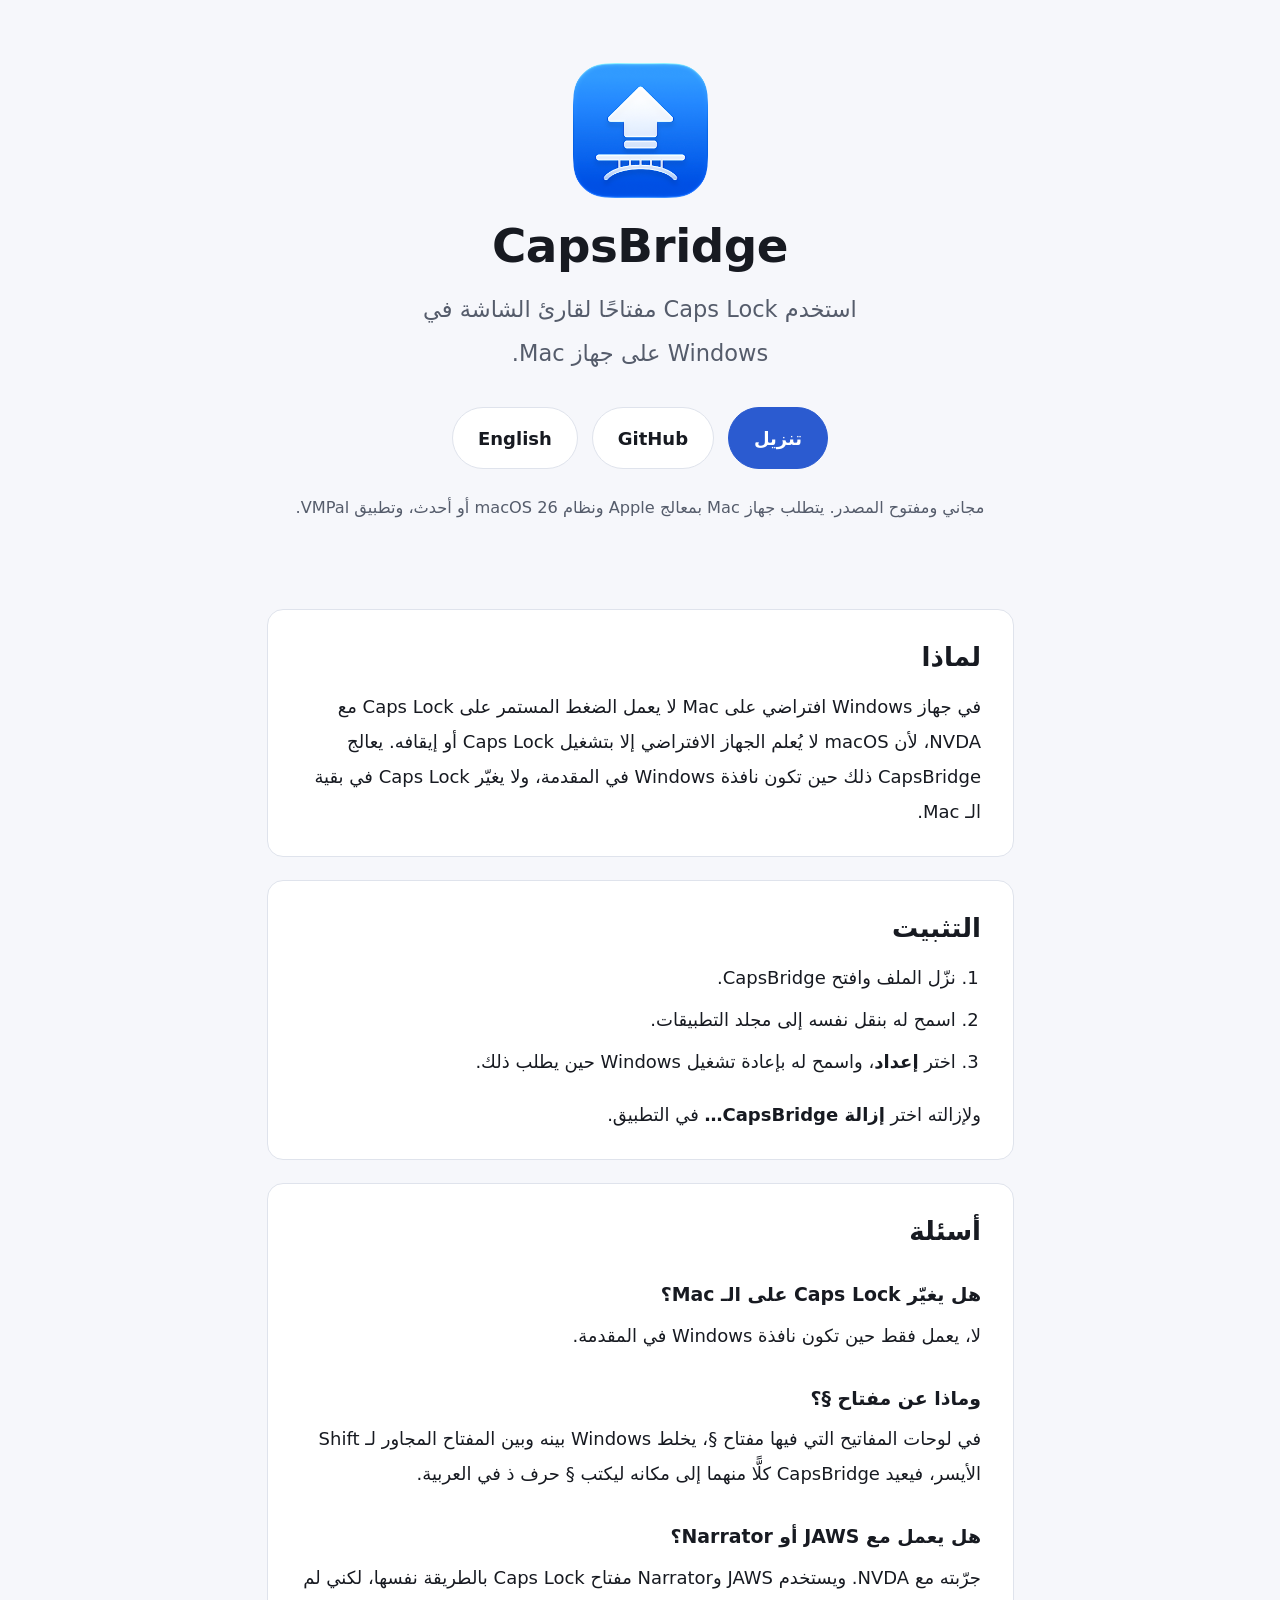
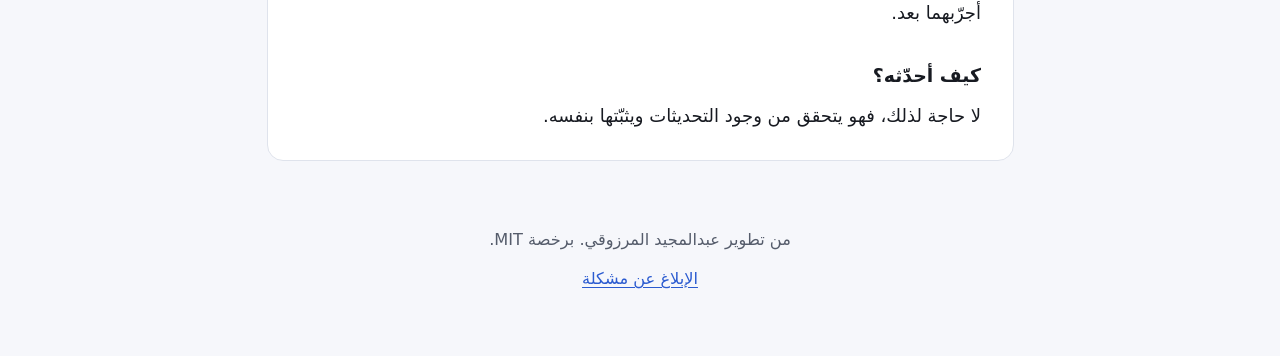
==== commit ad22605c: "Fix the § key on ISO keyboards" ====
--- a/docs/ar/index.html
+++ b/docs/ar/index.html
@@ -52,6 +52,9 @@
     <h3>هل يغيّر Caps Lock على الـ Mac؟</h3>
     <p>لا، يعمل فقط حين تكون نافذة Windows في المقدمة.</p>
 
+    <h3>وماذا عن مفتاح §؟</h3>
+    <p>في لوحات المفاتيح التي فيها مفتاح §، يخلط Windows بينه وبين المفتاح المجاور لـ Shift الأيسر، فيعيد CapsBridge كلًّا منهما إلى مكانه ليكتب § حرف ذ في العربية.</p>
+
     <h3>هل يعمل مع JAWS أو Narrator؟</h3>
     <p>جرّبته مع NVDA. ويستخدم JAWS وNarrator مفتاح Caps Lock بالطريقة نفسها، لكني لم أجرّبهما بعد.</p>
 
